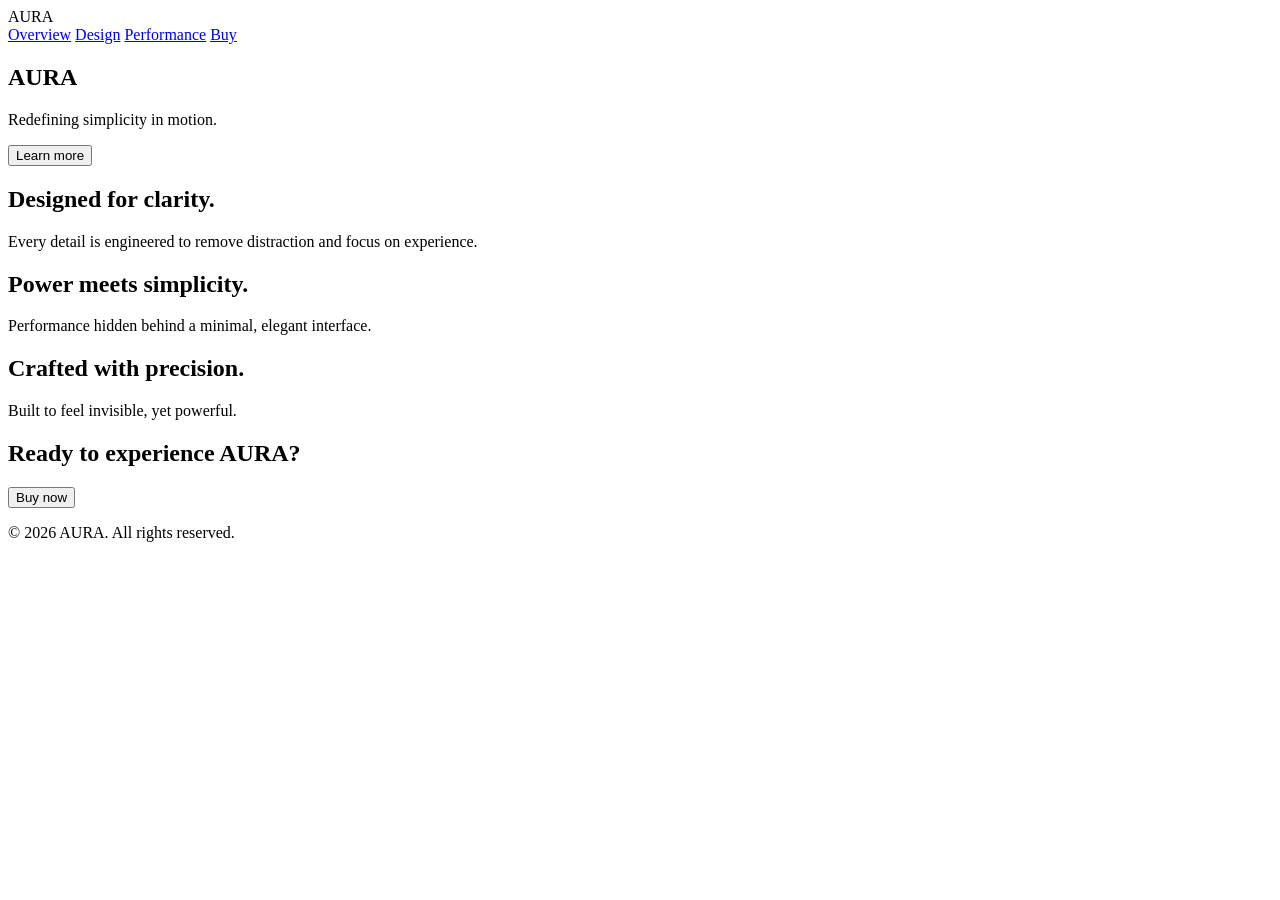
==== index.html @ a9747421 "Create index.html" ====
<!DOCTYPE html>
<html lang="en">
<head>
    <meta charset="UTF-8">
    <meta name="viewport" content="width=device-width, initial-scale=1.0">
    <title>AURA</title>
    <link rel="stylesheet" href="style.css">
</head>

<body>

    <!-- NAVIGATION -->
    <nav>
        <div class="logo">AURA</div>
        <div class="links">
            <a href="#">Overview</a>
            <a href="#">Design</a>
            <a href="#">Performance</a>
            <a href="#">Buy</a>
        </div>
    </nav>

    <!-- HERO SECTION -->
    <section class="hero">
        <div class="hero-content">
            <h1>AURA</h1>
            <p>Redefining simplicity in motion.</p>
            <button>Learn more</button>
        </div>
    </section>

    <!-- FEATURE 1 -->
    <section class="feature dark">
        <div class="text">
            <h2>Designed for clarity.</h2>
            <p>Every detail is engineered to remove distraction and focus on experience.</p>
        </div>
    </section>

    <!-- FEATURE 2 -->
    <section class="feature light">
        <div class="text">
            <h2>Power meets simplicity.</h2>
            <p>Performance hidden behind a minimal, elegant interface.</p>
        </div>
    </section>

    <!-- IMAGE SECTION -->
    <section class="image-showcase">
        <div class="image-box">
            <h2>Crafted with precision.</h2>
            <p>Built to feel invisible, yet powerful.</p>
        </div>
    </section>

    <!-- FINAL CTA -->
    <section class="cta">
        <h2>Ready to experience AURA?</h2>
        <button>Buy now</button>
    </section>

    <!-- FOOTER -->
    <footer>
        <p>© 2026 AURA. All rights reserved.</p>
    </footer>

</body>
</html>
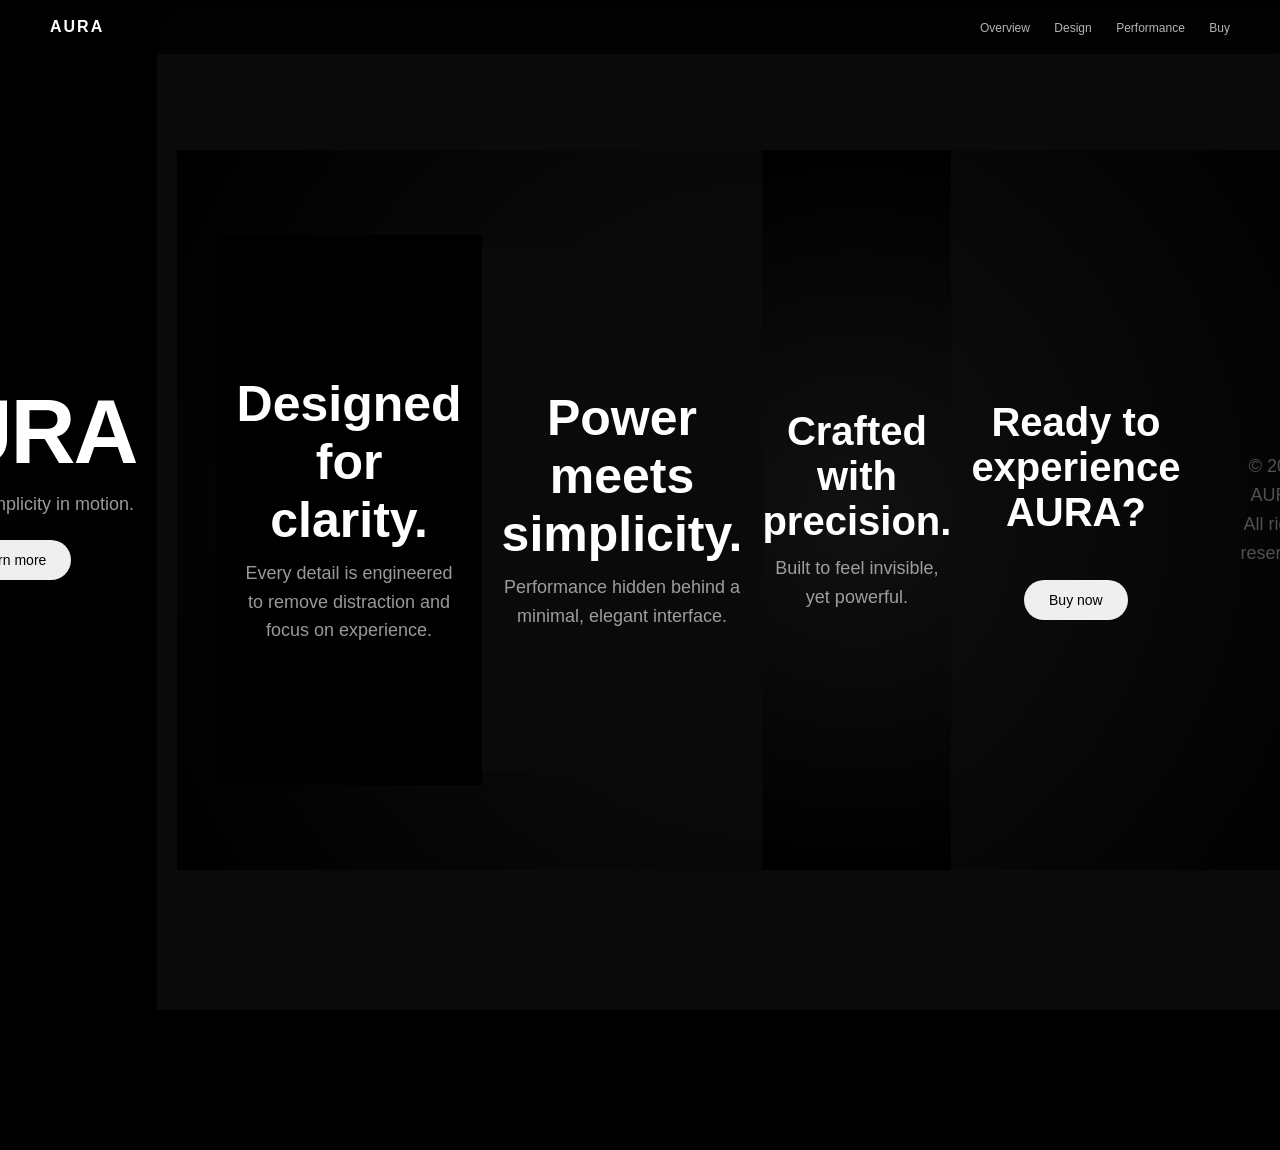
==== commit f2522a75: "Update index.html" ====
--- a/index.html
+++ b/index.html
@@ -8,6 +8,7 @@
 </head>
 
 <body>
+    <script src="script.js"></script>
 
     <!-- NAVIGATION -->
     <nav>
@@ -27,6 +28,11 @@
             <p>Redefining simplicity in motion.</p>
             <button>Learn more</button>
         </div>
+        <section class="hero reveal">
+    <section class="feature dark reveal">
+    <section class="feature light reveal">
+    <section class="image-showcase reveal">
+    <section class="cta reveal">
     </section>
 
     <!-- FEATURE 1 -->
--- a/style.css
+++ b/style.css
@@ -0,0 +1,204 @@
+* {
+    margin: 0;
+    padding: 0;
+    box-sizing: border-box;
+    font-family: -apple-system, BlinkMacSystemFont, "Segoe UI", Roboto, Arial, sans-serif;
+}
+
+body {
+    background: #000;
+    color: #fff;
+    overflow-x: hidden;
+}
+
+/* NAV */
+nav {
+    position: fixed;
+    top: 0;
+    width: 100%;
+    display: flex;
+    justify-content: space-between;
+    padding: 18px 50px;
+    background: rgba(0,0,0,0.7);
+    backdrop-filter: blur(12px);
+    z-index: 100;
+}
+
+.logo {
+    font-weight: 600;
+    letter-spacing: 2px;
+}
+
+.links a {
+    color: #fff;
+    text-decoration: none;
+    margin-left: 20px;
+    font-size: 12px;
+    opacity: 0.7;
+    transition: 0.3s ease;
+}
+
+.links a:hover {
+    opacity: 1;
+}
+
+/* HERO */
+.hero {
+    height: 100vh;
+    display: flex;
+    justify-content: center;
+    align-items: center;
+    text-align: center;
+    padding-top: 60px;
+}
+
+.hero h1 {
+    font-size: 90px;
+    letter-spacing: -2px;
+}
+
+.hero p {
+    margin-top: 10px;
+    opacity: 0.6;
+    font-size: 18px;
+}
+
+button {
+    margin-top: 25px;
+    padding: 12px 25px;
+    border-radius: 25px;
+    border: none;
+    cursor: pointer;
+    font-size: 14px;
+    transition: all 0.3s ease;
+}
+
+button:hover {
+    transform: scale(1.05);
+    opacity: 0.9;
+}
+
+/* FEATURES */
+.feature {
+    padding: 140px 20px;
+    text-align: center;
+}
+
+.feature h2 {
+    font-size: 50px;
+    margin-bottom: 10px;
+}
+
+.feature p {
+    opacity: 0.6;
+    font-size: 18px;
+    max-width: 700px;
+    margin: auto;
+    line-height: 1.6;
+}
+
+/* ALTERNATING BACKGROUNDS */
+.dark {
+    background: #000;
+}
+
+.light {
+    background: #0a0a0a;
+}
+
+/* IMAGE SECTION */
+.image-showcase {
+    height: 80vh;
+    display: flex;
+    justify-content: center;
+    align-items: center;
+    background: radial-gradient(circle at center, #111, #000);
+    text-align: center;
+}
+
+.image-box h2 {
+    font-size: 40px;
+    margin-bottom: 10px;
+}
+
+.image-box p {
+    opacity: 0.6;
+}
+
+/* CTA */
+.cta {
+    padding: 120px 20px;
+    text-align: center;
+}
+
+.cta h2 {
+    font-size: 40px;
+    margin-bottom: 20px;
+}
+
+/* FOOTER */
+footer {
+    padding: 40px;
+    text-align: center;
+    font-size: 12px;
+    opacity: 0.5;
+}
+
+/* MOBILE */
+@media (max-width: 768px) {
+
+    nav {
+        padding: 15px 20px;
+    }
+
+    .hero h1 {
+        font-size: 50px;
+        font-weight: 500
+    }
+
+    .feature h2 {
+        font-size: 32px;
+        font-weight: 500;
+        letter-spacing: -1px;
+    }
+
+    .links a {
+        font-size: 11px;
+        margin-left: 10px;
+        position: relative;
+        .links a::after {
+
+    content: "";
+
+    position: absolute;
+
+    left: 0;
+
+    bottom: -4px;
+
+    width: 0%;
+
+    height: 1px;
+
+    background: white;
+
+    transition: 0.3s ease;
+
+}
+
+.links a:hover::after {
+
+    width: 100%;
+    }
+}
+
+.reveal {
+    opacity: 0;
+    transform: translateY(40px);
+    transition: all 0.8s ease;
+}
+
+.reveal.active {
+    opacity: 1;
+    transform: translateY(0);
+}
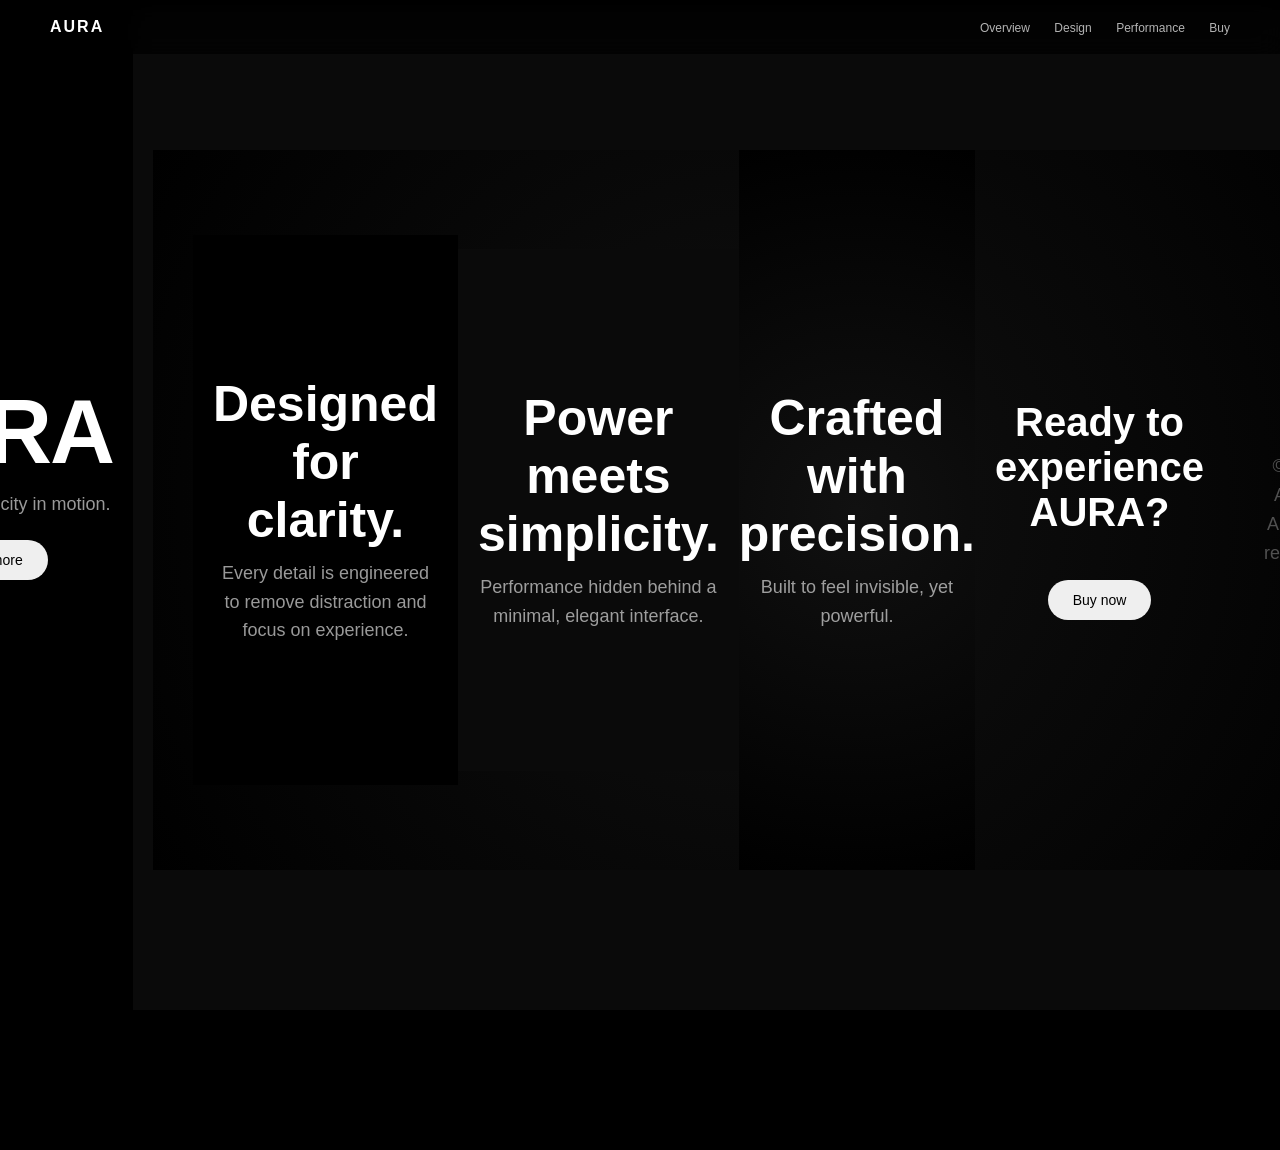
==== commit 0b472427: "Update index.html" ====
--- a/index.html
+++ b/index.html
@@ -28,6 +28,7 @@
             <p>Redefining simplicity in motion.</p>
             <button>Learn more</button>
         </div>
+        <div class="hero-bg"></div>
         <section class="hero reveal">
     <section class="feature dark reveal">
     <section class="feature light reveal">
@@ -52,8 +53,8 @@
     </section>
 
     <!-- IMAGE SECTION -->
-    <section class="image-showcase">
-        <div class="image-box">
+    <section class="image-showcase reveal">
+        <div class="image-overly">
             <h2>Crafted with precision.</h2>
             <p>Built to feel invisible, yet powerful.</p>
         </div>
